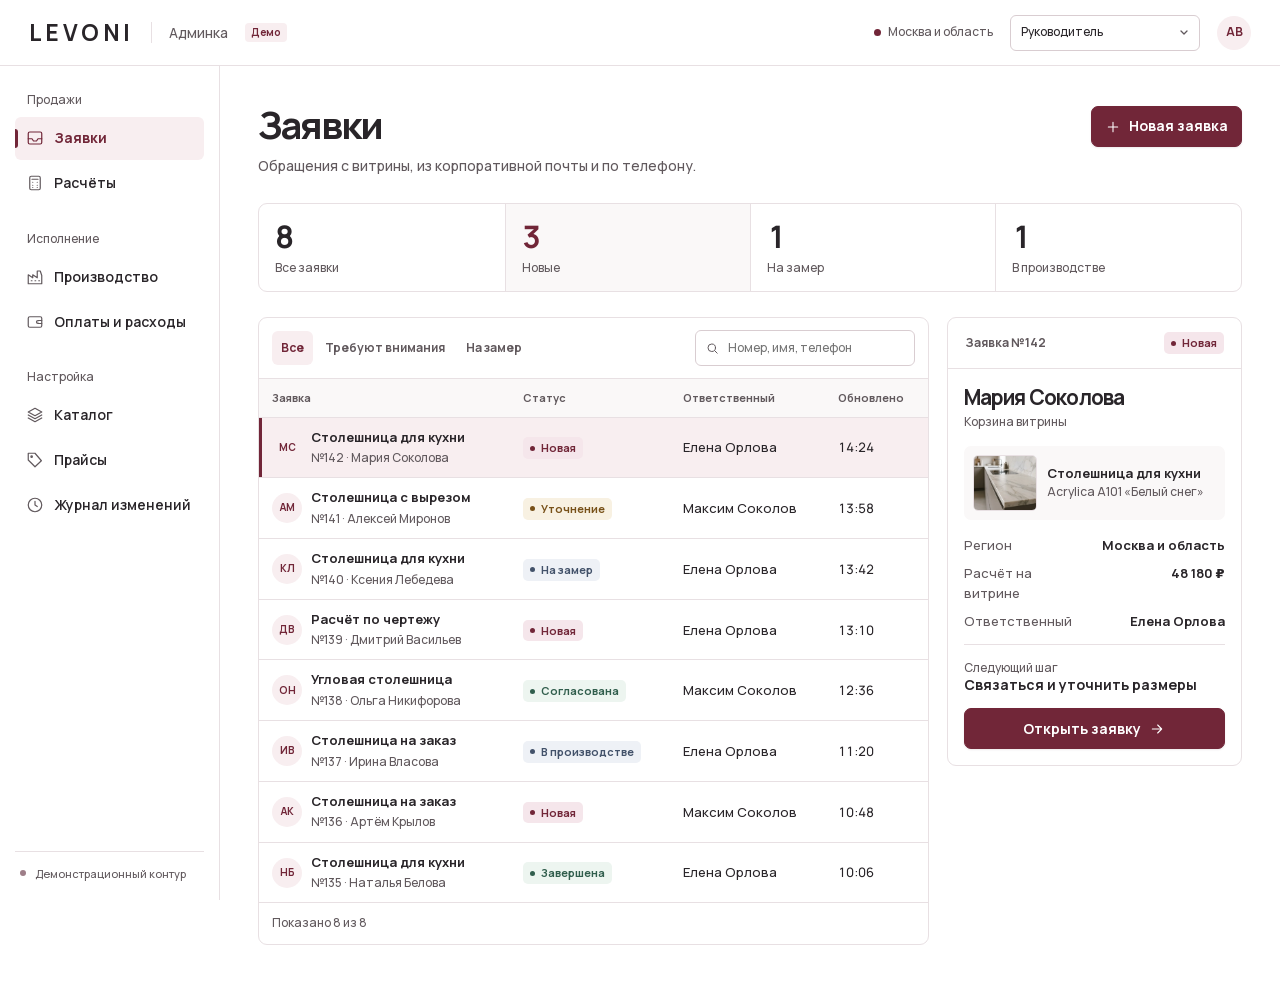
==== admin/index.html @ ec81af6f "Опубликовать демонстрационный макет админки LEVONI Сборка из 8fc64cb после ревью Astra. Демо-админка" ====
<!doctype html>
<html lang="ru">
<head>
  <meta charset="utf-8">
  <meta name="viewport" content="width=device-width, initial-scale=1">
  <meta name="robots" content="noindex,nofollow">
  <title>LEVONI · Админка</title>
  <link rel="stylesheet" href="styles.css">
  <script defer src="app.js"></script>
</head>
<body>
  <a class="skip-link" href="#workspace">К рабочей области</a>
  <header class="topbar">
    <div class="identity">
      <button class="icon-btn menu-toggle" type="button" data-action="menu" aria-label="Меню" aria-controls="sidebar" aria-expanded="false">☰</button>
      <a class="wordmark" href="#leads" aria-label="LEVONI, заявки">LEVONI</a>
      <span class="workspace-name">Админка</span>
      <span class="demo-label">Демо</span>
    </div>
    <div class="topbar-tools">
      <span class="location"><span class="location-dot" aria-hidden="true"></span>Москва и область</span>
      <label class="role-select">
        <span class="sr-only">Роль в макете</span>
        <select id="role">
          <option value="leadership">Руководитель</option>
          <option value="manager">Менеджер</option>
          <option value="catalog">Администратор каталога</option>
          <option value="accounting">Бухгалтерия</option>
        </select>
      </label>
      <span class="avatar" id="avatar" aria-hidden="true">АВ</span>
    </div>
  </header>
  <div class="shell">
    <aside class="sidebar" id="sidebar">
      <nav id="navigation" aria-label="Разделы админки"></nav>
      <div class="sidebar-footer"><span class="status-dot" aria-hidden="true"></span>Демонстрационный контур</div>
    </aside>
    <main class="workspace" id="workspace" tabindex="-1"></main>
  </div>
  <dialog id="dialog" aria-labelledby="dialog-title"></dialog>
  <div id="notification" class="notification" role="status" aria-live="polite"></div>
</body>
</html>
---- admin/styles.css ----
@font-face {
  font-family: Manrope;
  src: url(assets/manrope-latin.woff2) format("woff2");
  font-weight: 300 700;
  font-display: swap;
  unicode-range: U+0000-00FF, U+2000-206F, U+20AC, U+2191, U+2193, U+2212, U+FEFF, U+FFFD;
}

@font-face {
  font-family: Manrope;
  src: url(assets/manrope-cyrillic.woff2) format("woff2");
  font-weight: 300 700;
  font-display: swap;
  unicode-range: U+0400-045F, U+0490-0491, U+2116;
}

:root {
  color-scheme: light;
  --ink: #292529;
  --muted: #61595d;
  --wine: #712638;
  --wine-dark: #541b29;
  --blush: #f8eef0;
  --soft: #faf8f8;
  --line: #e8e0e3;
  --white: #fff;
  --green: #315e4d;
  --amber: #785119;
  --nav-width: 220px;
  --bar-height: 66px;
}

* { box-sizing: border-box; }
body { margin: 0; background: var(--white); color: var(--ink); font: 500 14px/1.55 Manrope, system-ui, sans-serif; }
button, input, select, textarea { font: inherit; }
button, select { cursor: pointer; }
button:disabled { cursor: default; opacity: .55; }
a { color: inherit; text-decoration: none; }
:focus-visible { outline: 2px solid var(--wine); outline-offset: 3px; }
h1, h2, h3, p, dl, dd { margin: 0; }
h1, h2, h3 { font-weight: 700; line-height: 1.2; }
h1 { font-size: clamp(28px, 3vw, 40px); letter-spacing: -.055em; }
h2 { font-size: 20px; letter-spacing: -.033em; }
h3 { font-size: 15px; letter-spacing: -.015em; }
[hidden] { display: none !important; }

.icon { width: 18px; height: 18px; flex: 0 0 auto; vertical-align: middle; }
.sr-only, .skip-link:not(:focus) { position: absolute; width: 1px; height: 1px; padding: 0; margin: -1px; overflow: hidden; clip-path: inset(50%); white-space: nowrap; border: 0; }
.skip-link:focus { position: fixed; z-index: 15; top: 10px; left: 11px; padding: 10px; background: var(--white); color: var(--wine); }
.muted, .secondary-line { color: var(--muted); }
.secondary-line { line-height: 1.35; font-size: 12px; }
.numeric { font-variant-numeric: tabular-nums; }
.nowrap { white-space: nowrap; }
.text-link { color: var(--wine); font-weight: 700; text-underline-offset: 3px; }
.text-link:hover { text-decoration: underline; }
.wrap-word { overflow-wrap: anywhere; }

.topbar { position: sticky; z-index: 5; top: 0; min-height: var(--bar-height); display: flex; align-items: center; justify-content: space-between; gap: 18px; padding: 9px 29px; background: var(--white); border-bottom: 1px solid var(--line); }
.identity, .topbar-tools { display: flex; align-items: center; gap: 17px; }
.wordmark { font-size: 23px; font-weight: 800; letter-spacing: .15em; line-height: 1; }
.workspace-name { color: var(--muted); border-left: 1px solid var(--line); padding-left: 17px; }
.demo-label { padding: 2px 6px; border-radius: 4px; background: var(--blush); color: var(--wine); font-size: 10px; font-weight: 700; letter-spacing: 0; }
.location { display: inline-flex; align-items: center; gap: 7px; color: var(--muted); white-space: nowrap; font-size: 12px; }
.location-dot, .status-dot { width: 7px; height: 7px; border-radius: 50%; background: var(--wine); flex: 0 0 auto; }
.role-select select { max-width: 190px; min-height: 36px; padding: 5px 25px 5px 10px; font-size: 12px; }
.avatar, .initial { display: grid; place-content: center; flex: 0 0 auto; font-size: 12px; font-weight: 700; width: 34px; height: 34px; color: var(--wine); background: var(--blush); border-radius: 50%; }
.menu-toggle { display: none !important; }

.shell { display: grid; grid-template-columns: var(--nav-width) minmax(0, 1fr); min-height: calc(100dvh - var(--bar-height)); }
.sidebar { position: sticky; top: var(--bar-height); align-self: start; height: calc(100dvh - var(--bar-height)); display: flex; flex-direction: column; justify-content: space-between; padding: 25px 15px 18px; border-right: 1px solid var(--line); overflow: auto; background: var(--white); }
.nav-group + .nav-group { margin-top: 25px; }
.nav-label { margin: 0 12px 7px; font-size: 12px; color: var(--muted); }
.nav-link { position: relative; display: flex; align-items: center; gap: 10px; min-height: 43px; margin: 2px 0; padding: 7px 11px; border-radius: 6px; font-weight: 600; white-space: nowrap; }
.nav-link .icon { color: var(--muted); }
.nav-link:hover { background: var(--soft); }
.nav-link[aria-current] { color: var(--wine); background: var(--blush); font-weight: 700; }
.nav-link[aria-current]::before { content: ""; width: 3px; height: 19px; position: absolute; left: 0; border-radius: 0 3px 3px 0; background: var(--wine); }
.nav-link[aria-current] .icon { color: var(--wine); }
.sidebar-footer { display: flex; align-items: center; gap: 9px; padding: 13px 5px 0; color: var(--muted); font-size: 11px; border-top: 1px solid var(--line); }
.sidebar-footer .status-dot { width: 6px; height: 6px; background: #9e7e88; }

.workspace { width: 100%; max-width: 1570px; min-width: 0; margin-inline: auto; padding: 36px clamp(20px, 3vw, 45px) 52px; }
.workspace:focus { outline: none; }
.page-head { display: flex; align-items: flex-start; justify-content: space-between; gap: 16px; margin-bottom: 26px; }
.page-head p { margin-top: 7px; color: var(--muted); max-width: 62ch; }
.page-head .btn { margin-top: 4px; }
.page-title-line { display: flex; align-items: center; flex-wrap: wrap; gap: 11px; }
.back-link { display: inline-flex; align-items: center; min-height: 35px; gap: 6px; color: var(--muted); font-size: 12px; font-weight: 700; margin: -5px 0 8px; }
.back-link:hover { color: var(--wine); }
.back-link .icon { width: 15px; height: 15px; }
.btn, .icon-btn { display: inline-flex; align-items: center; justify-content: center; gap: 8px; border: 1px solid var(--line); border-radius: 7px; background: var(--white); color: var(--ink); font-weight: 700; }
.btn { min-height: 41px; padding: 8px 13px; white-space: normal; text-align: center; line-height: 1.3; }
.btn .icon { width: 16px; height: 16px; }
.btn:hover:not(:disabled), .icon-btn:hover:not(:disabled) { background: var(--soft); }
.btn.primary { background: var(--wine); color: var(--white); border-color: var(--wine); box-shadow: 0 1px 2px #47213119; }
.btn.primary:hover:not(:disabled) { background: var(--wine-dark); border-color: var(--wine-dark); }
.btn.outline { color: var(--wine); border-color: #cbb1ba; }
.btn.small { min-height: 34px; padding: 6px 10px; font-size: 12px; }
.icon-btn { width: 38px; height: 38px; padding: 0; }
.actions { display: flex; flex-wrap: wrap; gap: 8px; align-items: center; }
.full { width: 100%; }

.stats { display: grid; grid-template-columns: repeat(4, minmax(0, 1fr)); margin-bottom: 25px; border: 1px solid var(--line); border-radius: 9px; background: var(--white); }
.stats.three { grid-template-columns: repeat(3, minmax(0, 1fr)); }
.stat { min-width: 0; padding: 15px 16px 14px; }
.stat + .stat { border-left: 1px solid var(--line); }
.stat-value { display: block; font-weight: 700; font-size: clamp(23px, 3vw, 31px); letter-spacing: -.055em; line-height: 1.1; }
.stat-label { display: block; margin-top: 6px; color: var(--muted); font-size: 12px; }
.stat.accent { background: var(--soft); color: var(--wine); }
.stat:first-child { border-radius: 8px 0 0 8px; }
.stat:last-child { border-radius: 0 8px 8px 0; }

.queue { display: grid; grid-template-columns: minmax(0, 1fr) minmax(278px, 30%); gap: 18px; align-items: start; }
.detail-grid { display: grid; grid-template-columns: minmax(0, 1fr) minmax(290px, 32%); gap: 18px; align-items: start; }
.detail-grid > *, .queue > * { min-width: 0; }
.quote-parameters { grid-column: 1; grid-row: 1; }
.quote-cost { grid-column: 2; grid-row: 1 / span 2; }
.quote-specification { grid-column: 1; grid-row: 2; }
.stack { display: grid; gap: 16px; }
.panel { border: 1px solid var(--line); border-radius: 9px; background: var(--white); }
.panel-head { display: flex; justify-content: space-between; align-items: center; flex-wrap: wrap; gap: 8px 14px; padding: 16px 17px; border-bottom: 1px solid var(--line); }
.panel-head h2 { font-size: 17px; }
.panel-body { padding: 16px 17px; }
.panel-note { font-size: 12px; }
.panel-note + .actions { margin-top: 10px; }
.form-rows { display: grid; gap: 13px; }
.fields { display: grid; grid-template-columns: repeat(2, minmax(0, 1fr)); gap: 13px; }
.fields.three { grid-template-columns: repeat(3, minmax(0, 1fr)); }
.field { min-width: 0; display: flex; flex-direction: column; align-items: stretch; gap: 5px; font-size: 13px; font-weight: 700; }
.field small { font-size: 11px; font-weight: 500; }
.field textarea { resize: vertical; min-height: 77px; }
.control, select, input, textarea { color: var(--ink); background: var(--white); border: 1px solid #d9cdd1; border-radius: 6px; min-height: 40px; padding: 7px 9px; font-weight: 500; width: 100%; }
select { appearance: none; padding-right: 28px; background-image: url("data:image/svg+xml,%3Csvg xmlns='http://www.w3.org/2000/svg' width='14' height='14' viewBox='0 0 14 14'%3E%3Cpath d='m4 5 3 3 3-3' stroke='%2361595d' fill='none' stroke-width='1.3' stroke-linecap='round' stroke-linejoin='round'/%3E%3C/svg%3E"); background-repeat: no-repeat; background-position: right 8px center; }
input[type="checkbox"] { width: 16px; height: 16px; min-height: 16px; accent-color: var(--wine); margin: 0; }
.check { display: flex; align-items: flex-start; gap: 8px; }
.check input { margin-top: 3px; }
.search { position: relative; flex: 0 1 220px; min-width: 140px; color: var(--muted); }
.search .icon { position: absolute; top: 11px; left: 10px; width: 15px; height: 15px; pointer-events: none; }
.search input { min-height: 36px; padding-left: 32px; font-size: 12px; }
.toolbar { display: flex; flex-wrap: wrap; align-items: center; justify-content: space-between; gap: 10px; padding: 12px 13px; border-bottom: 1px solid var(--line); }
.toolbar select { width: auto; max-width: 100%; min-height: 36px; font-size: 12px; }
.tabs { display: flex; flex-wrap: wrap; align-items: center; gap: 3px; }
.tabs button { min-height: 34px; border: 1px solid transparent; padding: 6px 8px; border-radius: 6px; background: transparent; color: var(--muted); font-size: 12px; font-weight: 700; text-align: left; }
.tabs button:hover { background: var(--soft); }
.tabs button[aria-pressed="true"] { background: var(--blush); color: var(--wine); }

.table-wrap { min-width: 0; overflow: auto; }
.data-table { width: 100%; border-collapse: collapse; text-align: left; font-size: 13px; }
.data-table th { background: var(--soft); padding: 10px 13px; font-size: 11px; font-weight: 700; color: var(--muted); white-space: nowrap; border-bottom: 1px solid var(--line); }
.data-table td { padding: 11px 13px; vertical-align: middle; border-bottom: 1px solid var(--line); }
.data-table tr:last-child td { border-bottom: 0; }
.data-table tr:hover td { background: #fcf9fa; }
.data-table tr.selected td { background: var(--blush); }
.data-table tr.selected td:first-child { box-shadow: inset 3px 0 var(--wine); }
.data-table td strong, .record strong { display: block; font-size: 13px; line-height: 1.35; }
.data-table tbody td:first-child { min-width: 155px; }
.data-table .amount { text-align: right; white-space: nowrap; }
.table-end { padding: 11px 13px; border-top: 1px solid var(--line); font-size: 12px; color: var(--muted); }
.record { display: flex; align-items: center; gap: 9px; border: 0; margin: 0; padding: 0; background: transparent; color: inherit; text-align: left; line-height: 1.35; max-width: 100%; }
.record:hover strong { color: var(--wine); text-decoration: underline; text-underline-offset: 2px; }
.record > span { min-width: 0; }
.record .secondary-line { display: block; margin-top: 4px; }
.record .initial { margin: 0; width: 30px; height: 30px; font-size: 10px; }
.thumb { display: block; flex: 0 0 auto; width: 37px; height: 37px; border-radius: 5px; object-fit: cover; border: 1px solid var(--line); background: var(--soft); }
.badge { display: inline-flex; align-items: center; gap: 6px; padding: 4px 7px; border-radius: 5px; background: #f1eeee; color: #554c51; font-size: 11px; line-height: 1.25; font-weight: 700; }
.badge::before { content: ""; flex: 0 0 auto; width: 5px; height: 5px; border-radius: 50%; background: currentColor; }
.badge.wine { background: #f5e6eb; color: var(--wine); }
.badge.green { background: #edf5f0; color: var(--green); }
.badge.amber { background: #f8f1e2; color: var(--amber); }
.badge.info { background: #eef1f6; color: #43526a; }
.empty { padding: 23px 14px; color: var(--muted); }

.inspector { min-height: 270px; }
.inspector-heading { border-bottom: 1px solid var(--line); padding: 14px 17px; display: flex; align-items: center; justify-content: space-between; gap: 8px; }
.inspector-heading p { color: var(--muted); font-size: 12px; font-weight: 700; }
.inspector-heading .icon { width: 16px; height: 16px; color: var(--muted); }
.inspector .panel-body { padding: 16px; }
.inspector .name { font-size: 21px; letter-spacing: -.038em; }
.inspector .name + p { margin-top: 4px; }
.product-teaser { display: grid; grid-template-columns: 64px minmax(0, 1fr); gap: 10px; align-items: center; padding: 9px; margin: 15px 0; background: var(--soft); border-radius: 7px; }
.product-teaser img { width: 64px; height: 56px; border-radius: 5px; object-fit: cover; }
.product-teaser strong { display: block; font-size: 13px; line-height: 1.35; margin-bottom: 2px; }
.facts { display: grid; gap: 8px; font-size: 13px; }
.facts > div { display: grid; grid-template-columns: minmax(0, 1fr) minmax(0, 1.4fr); gap: 10px; }
.facts dt { color: var(--muted); }
.facts dd { font-weight: 700; text-align: right; overflow-wrap: anywhere; }
.next-step { border-top: 1px solid var(--line); padding-top: 12px; margin: 13px 0; }
.next-step strong { display: block; line-height: 1.35; }
.next-step p { margin-top: 3px; font-size: 12px; }
.inspector .actions { margin-top: 12px; }
.timeline { display: grid; gap: 15px; padding: 0; margin: 0; list-style: none; }
.timeline li { position: relative; padding-left: 15px; border-left: 1px solid var(--line); }
.timeline li::before { content: ""; position: absolute; width: 6px; height: 6px; top: 7px; left: -3.5px; background: var(--wine); border-radius: 50%; }
.timeline-time { font-size: 11px; color: var(--muted); }
.timeline p { font-size: 13px; margin-top: 2px; }
.notice { padding: 10px 12px; border-left: 2px solid var(--wine); border-radius: 0 6px 6px 0; background: var(--soft); color: var(--muted); font-size: 12px; }
.notice strong { color: var(--ink); }
.money-line { display: flex; justify-content: space-between; gap: 10px; padding: 7px 0; font-size: 13px; }
.money-line.total { border-top: 1px solid var(--line); margin-top: 6px; padding: 11px 0; color: var(--wine); font-size: 18px; font-weight: 700; }
.version { display: flex; justify-content: space-between; align-items: flex-start; gap: 8px; padding: 11px 0; }
.version + .version { border-top: 1px solid var(--line); }
.version:first-child { padding-top: 0; }
.version:last-child { padding-bottom: 0; }
.attachment { display: flex; align-items: center; gap: 8px; padding: 9px 10px; border-radius: 6px; background: var(--soft); overflow-wrap: anywhere; }
.attachment .icon { color: var(--wine); }
.palette-image { width: 100%; max-height: 220px; object-fit: cover; display: block; border-radius: 7px; border: 1px solid var(--line); }
.price-error { color: var(--wine); font-weight: 700; }

dialog { max-height: calc(100dvh - 34px); width: min(515px, calc(100% - 28px)); overflow: auto; padding: 0; border: 1px solid var(--line); border-radius: 12px; color: var(--ink); box-shadow: 0 16px 55px #39212b35; }
dialog::backdrop { background: #2b1f2b55; }
.dialog-head { display: flex; align-items: center; justify-content: space-between; gap: 14px; padding: 15px 17px; border-bottom: 1px solid var(--line); }
.dialog-body { padding: 17px; }
.dialog-body .actions { justify-content: flex-end; margin-top: 15px; }
.notification { position: fixed; z-index: 9; right: 20px; bottom: 18px; max-width: min(410px, calc(100% - 40px)); padding: 11px 15px; color: var(--ink); border: 1px solid #cdbbc2; border-radius: 7px; background: var(--white); box-shadow: 0 5px 17px #42232c1c; font-size: 13px; font-weight: 700; }
.notification:empty { display: none; }

@media (max-width: 1240px) {
  :root { --nav-width: 194px; }
  .workspace { padding-inline: 26px; }
  .queue { grid-template-columns: minmax(0, 1fr) 264px; }
  .queue .data-table th, .queue .data-table td { padding-inline: 10px; }
}

@media (max-width: 1060px) {
  .queue { grid-template-columns: minmax(0, 1fr); }
  .queue .inspector { display: none; }
}

@media (max-width: 860px) {
  :root { --nav-width: 168px; }
  .workspace { padding-inline: 19px; }
  .sidebar { padding-inline: 9px; }
  .nav-link { padding-inline: 8px; gap: 7px; font-size: 13px; }
  .detail-grid { grid-template-columns: minmax(0, 1fr); }
  .quote-parameters, .quote-cost, .quote-specification { grid-column: 1; grid-row: auto; }
}

@media (max-width: 700px) {
  :root { --bar-height: 61px; }
  .topbar { padding: 8px 13px; gap: 5px; }
  .identity { position: relative; gap: 9px; }
  .topbar-tools { gap: 8px; }
  .menu-toggle { display: inline-flex !important; border-color: transparent; width: 37px; height: 40px; }
  .wordmark { font-size: 19px; margin-bottom: 13px; }
  .demo-label { position: absolute; top: 24px; left: 46px; padding: 0; background: transparent; line-height: 1.2; }
  .workspace-name, .location, .avatar { display: none; }
  .role-select select { max-width: min(160px, 43vw); }
  .shell { display: block; }
  .sidebar { position: fixed; z-index: 6; top: var(--bar-height); bottom: 0; left: 0; width: min(245px, 82vw); height: auto; padding: 14px; display: none; box-shadow: 10px 0 25px #40263122; }
  .sidebar.open { display: flex; }
  .workspace { padding: 24px 14px 36px; }
  .page-head { gap: 10px; margin-bottom: 18px; }
  .page-head p { font-size: 12px; line-height: 1.4; }
  .page-head > .actions { flex-shrink: 0; max-width: 47%; justify-content: flex-end; }
  .page-head .btn { font-size: 12px; padding-inline: 9px; }
  .btn, .btn.small, .tabs button, .back-link { min-height: 44px; }
  .check { align-items: center; min-height: 44px; }
  .check input { width: 20px; height: 20px; min-height: 20px; flex: 0 0 auto; margin-top: 0; }
  .quote-material { grid-template-columns: minmax(0, 1fr); }
  .stats { grid-template-columns: 1fr 1fr; margin-bottom: 16px; }
  .stat { padding: 12px 11px; }
  .stat:nth-child(3) { border-left: 0; }
  .stats:not(.three) .stat:nth-child(n+3) { border-top: 1px solid var(--line); }
  .stats.three .stat:nth-child(3) { border-left: 1px solid var(--line); }
  .stats.three .stat-value { font-size: 19px; }
  .stats.finance-stats { grid-template-columns: minmax(0, 1fr); }
  .finance-stats .stat { display: flex; align-items: center; justify-content: space-between; gap: 12px; }
  .stats.finance-stats .stat + .stat { border-left: 0; border-top: 1px solid var(--line); }
  .finance-stats .stat:first-child { border-radius: 8px 8px 0 0; }
  .finance-stats .stat:last-child { border-radius: 0 0 8px 8px; }
  .stats.finance-stats .stat-value { font-size: 22px; white-space: nowrap; }
  .finance-stats .stat-label { order: -1; margin-top: 0; }
  .stat-label { font-size: 11px; }
  .fields.three { grid-template-columns: repeat(3, minmax(0, 1fr)); }
  .toolbar { padding: 9px 10px; }
  .toolbar .search { flex: 1 1 100%; }
  .data-table.responsive, .data-table.responsive tbody, .data-table.responsive tr { display: block; }
  .data-table.responsive thead { position: absolute; width: 1px; height: 1px; overflow: hidden; clip-path: inset(50%); }
  .data-table.responsive tr { display: grid; grid-template-columns: repeat(2, minmax(0, 1fr)); gap: 5px 12px; padding: 10px; border-bottom: 1px solid var(--line); }
  .data-table.responsive tr:last-child { border: 0; }
  .data-table.responsive td { border: 0; background: transparent !important; padding: 0; min-width: 0 !important; }
  .data-table.responsive td:first-child { grid-column: 1 / -1; }
  .data-table.responsive td[colspan] { grid-column: 1 / -1; }
  .data-table.responsive td.amount { text-align: left; }
  .data-table.responsive td[data-mobile]::before { content: attr(data-mobile); display: block; font-size: 10px; color: var(--muted); margin-bottom: 2px; }
  .data-table.responsive tr.selected { background: var(--blush); box-shadow: inset 3px 0 var(--wine); }
  .data-table.responsive tr.selected td:first-child { box-shadow: none; }
  .data-table.queue-table tr { grid-template-columns: minmax(0, 1fr) auto; align-items: center; }
  .data-table.queue-table td:first-child { grid-column: 1; }
  .data-table.queue-table td:nth-child(2)::before { display: none; }
  .data-table.queue-table td:nth-child(n + 3) { display: none; }
  .search input, .field input, .field select, .field textarea { font-size: 16px; }
}

@media (max-width: 370px) {
  .fields { grid-template-columns: minmax(0, 1fr); }
  .fields.three { grid-template-columns: repeat(2, minmax(0, 1fr)); }
  .page-head { display: block; }
  .page-head > .actions { max-width: none; justify-content: flex-start; margin-top: 8px; }
}
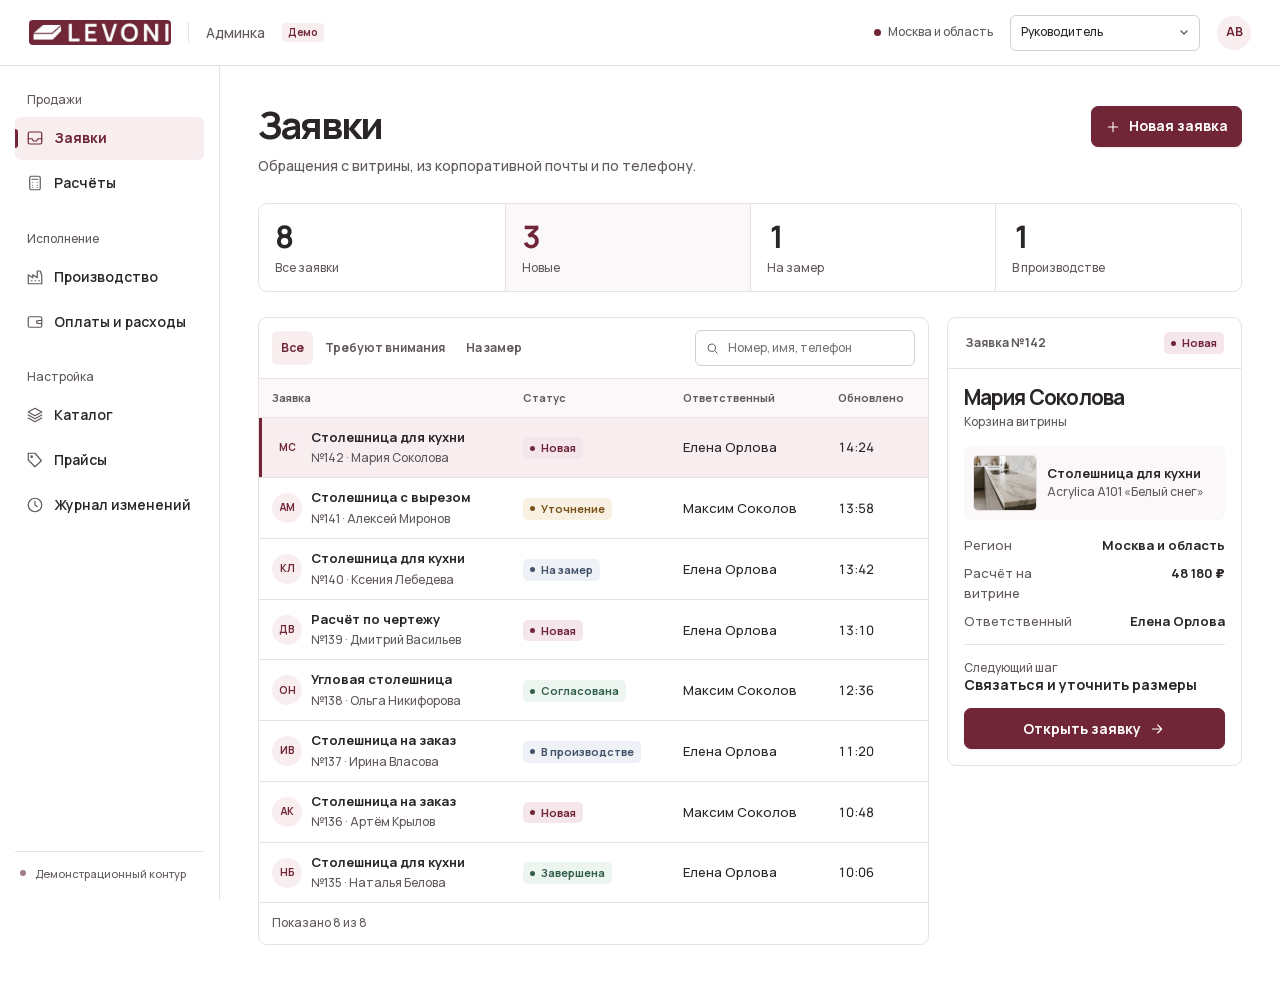
==== commit 06691cdc: "Опубликовать расчёт менеджера и эмблему LEVONI" ====
--- a/admin/index.html
+++ b/admin/index.html
@@ -6,6 +6,7 @@
   <meta name="robots" content="noindex,nofollow">
   <title>LEVONI · Админка</title>
   <link rel="stylesheet" href="styles.css">
+  <script defer src="specification.js"></script>
   <script defer src="app.js"></script>
 </head>
 <body>
@@ -13,7 +14,7 @@
   <header class="topbar">
     <div class="identity">
       <button class="icon-btn menu-toggle" type="button" data-action="menu" aria-label="Меню" aria-controls="sidebar" aria-expanded="false">☰</button>
-      <a class="wordmark" href="#leads" aria-label="LEVONI, заявки">LEVONI</a>
+      <a class="wordmark" href="#leads" aria-label="LEVONI, заявки"><img src="assets/levoni-brand.png" width="676" height="120" alt="LEVONI"></a>
       <span class="workspace-name">Админка</span>
       <span class="demo-label">Демо</span>
     </div>
--- a/admin/styles.css
+++ b/admin/styles.css
@@ -57,7 +57,8 @@
 
 .topbar { position: sticky; z-index: 5; top: 0; min-height: var(--bar-height); display: flex; align-items: center; justify-content: space-between; gap: 18px; padding: 9px 29px; background: var(--white); border-bottom: 1px solid var(--line); }
 .identity, .topbar-tools { display: flex; align-items: center; gap: 17px; }
-.wordmark { font-size: 23px; font-weight: 800; letter-spacing: .15em; line-height: 1; }
+.wordmark { display: block; flex: none; border-radius: 4px; overflow: hidden; }
+.wordmark img { display: block; width: 142px; height: auto; }
 .workspace-name { color: var(--muted); border-left: 1px solid var(--line); padding-left: 17px; }
 .demo-label { padding: 2px 6px; border-radius: 4px; background: var(--blush); color: var(--wine); font-size: 10px; font-weight: 700; letter-spacing: 0; }
 .location { display: inline-flex; align-items: center; gap: 7px; color: var(--muted); white-space: nowrap; font-size: 12px; }
@@ -241,8 +242,9 @@
   .identity { position: relative; gap: 9px; }
   .topbar-tools { gap: 8px; }
   .menu-toggle { display: inline-flex !important; border-color: transparent; width: 37px; height: 40px; }
-  .wordmark { font-size: 19px; margin-bottom: 13px; }
-  .demo-label { position: absolute; top: 24px; left: 46px; padding: 0; background: transparent; line-height: 1.2; }
+  .wordmark { margin-bottom: 13px; }
+  .wordmark img { width: 110px; }
+  .demo-label { position: absolute; top: 26px; left: 46px; padding: 0; background: transparent; line-height: 1.2; }
   .workspace-name, .location, .avatar { display: none; }
   .role-select select { max-width: min(160px, 43vw); }
   .shell { display: block; }
